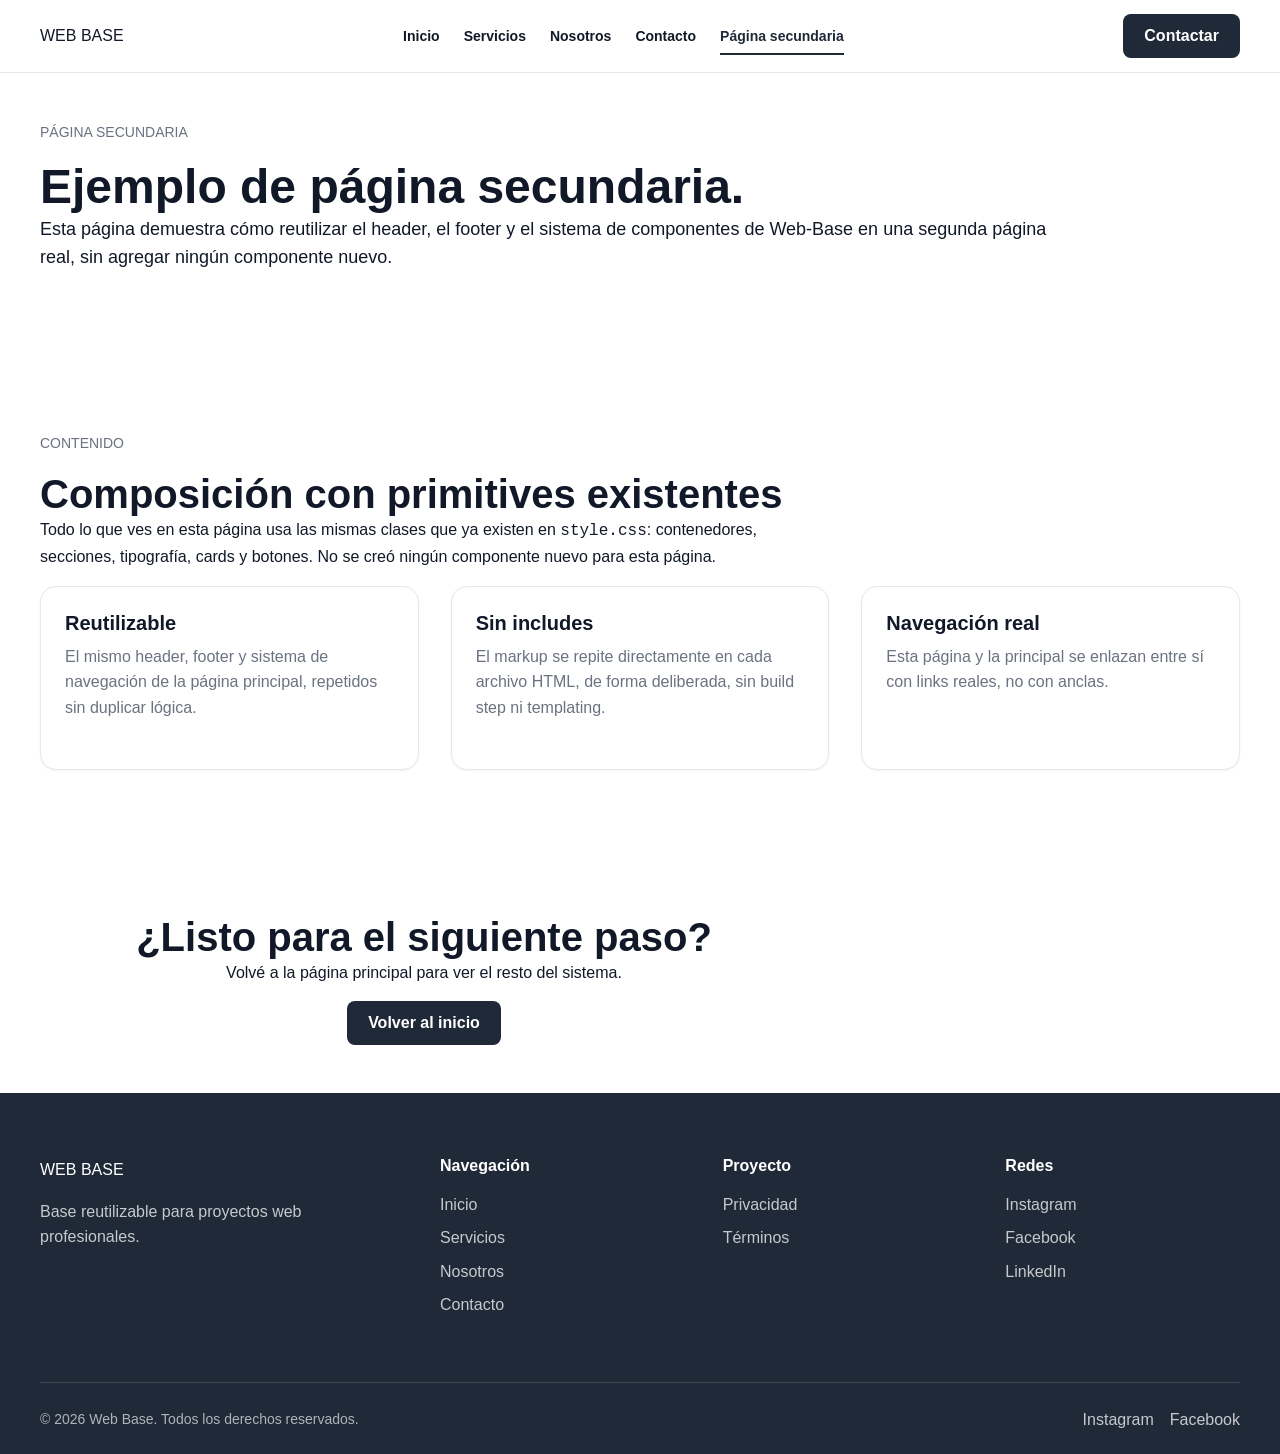
==== secondary-page.html @ 6836c1e1 "Web-Base 2.0: Forms, Feedback y Secondary-page + retiro de metodologia/ - Elimina metodologia/ y .cl" ====
<!DOCTYPE html>
<html lang="es">
<head>
  <meta charset="UTF-8">

  <meta
    name="viewport"
    content="width=device-width, initial-scale=1.0"
  >

  <!-- PLACEHOLDER: reemplazar por el título real de esta página -->
  <title>[TÍTULO DE LA PÁGINA] | [NOMBRE DEL CLIENTE]</title>

  <!-- PLACEHOLDER: reemplazar por la descripción real de esta página -->
  <meta
    name="description"
    content="[Descripción breve de esta página, 150-160 caracteres aprox.]"
  >

  <meta name="robots" content="index, follow">

  <!-- PLACEHOLDER: reemplazar por la URL real de esta página -->
  <link rel="canonical" href="https://www.EJEMPLO-DOMINIO.com/secondary-page.html">

  <link rel="icon" type="image/svg+xml" href="assets/icons/favicon.svg">

  <!-- Open Graph (PLACEHOLDER: completar con datos reales del proyecto) -->
  <meta property="og:type" content="website">
  <meta property="og:title" content="[TÍTULO DE LA PÁGINA]">
  <meta property="og:description" content="[Descripción breve de esta página.]">
  <meta property="og:url" content="https://www.EJEMPLO-DOMINIO.com/secondary-page.html">
  <meta property="og:image" content="[URL de la imagen para compartir, ej: assets/img/og-image.jpg]">
  <meta property="og:locale" content="es_ES">

  <!-- Twitter Card (PLACEHOLDER: completar con datos reales del proyecto) -->
  <meta name="twitter:card" content="summary_large_image">
  <meta name="twitter:title" content="[TÍTULO DE LA PÁGINA]">
  <meta name="twitter:description" content="[Descripción breve de esta página.]">
  <meta name="twitter:image" content="[URL de la imagen para compartir, ej: assets/img/og-image.jpg]">

  <link rel="stylesheet" href="assets/css/style.css">
</head>

<body>

  <!--
    CONTENIDO DE DEMOSTRACIÓN
    Esta página es la referencia estructural del "Secondary-page
    pattern" de Web-Base: demuestra cómo repetir header, footer y
    navegación en una segunda página real, sin sistema de includes,
    templating ni build step. Todo el texto es de ejemplo. Al iniciar
    un proyecto real, reemplazar por el contenido definitivo o
    eliminar esta página si no aplica.
  -->

  <!-- HEADER -->
  <header class="site-header">
    <div class="container header-container">

      <a href="/" class="header-logo" aria-label="Inicio">
        <span>WEB BASE</span>
      </a>

      <nav class="header-nav" aria-label="Navegación principal">
        <a href="index.html#inicio">Inicio</a>
        <a href="index.html#servicios">Servicios</a>
        <a href="index.html#nosotros">Nosotros</a>
        <a href="index.html#contacto">Contacto</a>
        <a href="secondary-page.html" aria-current="page">Página secundaria</a>
      </nav>

      <div class="header-actions">
        <a href="index.html#contacto" class="btn btn-primary">
          Contactar
        </a>
      </div>

      <button
        class="mobile-menu-button"
        type="button"
        aria-label="Abrir menú"
        aria-expanded="false"
      >
        ☰
      </button>

    </div>
  </header>


  <!-- CONTENIDO PRINCIPAL -->
  <main>

    <!-- PAGE HEADER -->
    <section class="section-sm">
      <div class="container">

        <div class="max-width-lg">

          <p class="text-small text-muted">
            PÁGINA SECUNDARIA
          </p>

          <h1>
            Ejemplo de página secundaria.
          </h1>

          <p class="text-lg">
            Esta página demuestra cómo reutilizar el header, el footer
            y el sistema de componentes de Web-Base en una segunda
            página real, sin agregar ningún componente nuevo.
          </p>

        </div>

      </div>
    </section>


    <!-- CONTENIDO -->
    <section class="section">
      <div class="container">

        <div class="max-width-md">
          <p class="text-small text-muted">
            CONTENIDO
          </p>

          <h2>
            Composición con primitives existentes
          </h2>

          <p>
            Todo lo que ves en esta página usa las mismas clases que
            ya existen en <code>style.css</code>: contenedores,
            secciones, tipografía, cards y botones. No se creó ningún
            componente nuevo para esta página.
          </p>
        </div>


        <div class="card-grid">

          <article class="card">

            <div class="card-content">

              <h3 class="card-title">
                Reutilizable
              </h3>

              <p class="card-description">
                El mismo header, footer y sistema de navegación de la
                página principal, repetidos sin duplicar lógica.
              </p>

            </div>

          </article>


          <article class="card">

            <div class="card-content">

              <h3 class="card-title">
                Sin includes
              </h3>

              <p class="card-description">
                El markup se repite directamente en cada archivo HTML,
                de forma deliberada, sin build step ni templating.
              </p>

            </div>

          </article>


          <article class="card">

            <div class="card-content">

              <h3 class="card-title">
                Navegación real
              </h3>

              <p class="card-description">
                Esta página y la principal se enlazan entre sí con
                links reales, no con anclas.
              </p>

            </div>

          </article>

        </div>

      </div>
    </section>


    <!-- CTA -->
    <section class="section-sm">
      <div class="container">

        <div class="max-width-md text-center">

          <h2>
            ¿Listo para el siguiente paso?
          </h2>

          <p>
            Volvé a la página principal para ver el resto del sistema.
          </p>

          <a href="index.html" class="btn btn-primary">
            Volver al inicio
          </a>

        </div>

      </div>
    </section>

  </main>


  <!-- FOOTER -->
  <footer class="site-footer">

    <div class="container">

      <div class="footer-container">

        <div class="footer-brand">

          <a href="/" class="footer-logo">
            WEB BASE
          </a>

          <p class="footer-description">
            Base reutilizable para proyectos web profesionales.
          </p>

        </div>


        <div class="footer-column">

          <h3 class="footer-title">
            Navegación
          </h3>

          <a href="index.html#inicio">Inicio</a>
          <a href="index.html#servicios">Servicios</a>
          <a href="index.html#nosotros">Nosotros</a>
          <a href="index.html#contacto">Contacto</a>

        </div>


        <div class="footer-column">

          <h3 class="footer-title">
            Proyecto
          </h3>

          <!-- PLACEHOLDER: reemplazar por las rutas reales -->
          <a href="#">Privacidad</a>
          <a href="#">Términos</a>

        </div>


        <div class="footer-column">

          <h3 class="footer-title">
            Redes
          </h3>

          <!-- PLACEHOLDER: reemplazar por las redes reales del cliente -->
          <a href="#">Instagram</a>
          <a href="#">Facebook</a>
          <a href="#">LinkedIn</a>

        </div>

      </div>


      <div class="footer-bottom">

        <!-- PLACEHOLDER: reemplazar nombre de cliente/proyecto -->
        <p class="footer-copyright">
          © 2026 Web Base. Todos los derechos reservados.
        </p>

        <!-- PLACEHOLDER: reemplazar por las redes reales del cliente -->
        <div class="footer-socials">
          <a href="#" aria-label="Instagram">Instagram</a>
          <a href="#" aria-label="Facebook">Facebook</a>
        </div>

      </div>

    </div>

  </footer>


  <script src="assets/js/main.js"></script>

</body>
</html>
---- assets/css/style.css ----
/* =========================
   DIRECCIÓN VISUAL
   =========================
   Las decisiones de identidad visual aprobadas (paleta, tipografía)
   vienen de diseño/Figma y se implementan reemplazando los valores
   de las variables de este bloque — nunca agregando una guía de
   identidad visual dentro de Web-Base.
   ========================= */

:root {
  /* =========================
     COLORES
     ========================= */

  --color-primary: #1f2937;
  --color-secondary: #4b5563;
  --color-accent: #d97706;

  --color-background: #ffffff;
  --color-surface: #f5f5f5;

  --color-text: #111827;
  --color-text-muted: #6b7280;
  --color-border: #e5e7eb;

  --color-success: #16a34a;
  --color-warning: #d97706;
  --color-error: #dc2626;


  /* =========================
     TIPOGRAFÍA
     ========================= */

  --font-heading: Arial, sans-serif;
  --font-body: Arial, sans-serif;
  --font-small: Arial, sans-serif;

  --font-size-xs: 0.75rem;
  --font-size-sm: 0.875rem;
  --font-size-base: 1rem;
  --font-size-lg: 1.125rem;
  --font-size-xl: 1.25rem;
  --font-size-2xl: 1.5rem;
  --font-size-3xl: 2rem;
  --font-size-4xl: 2.5rem;
  --font-size-5xl: 3rem;


  /* =========================
     ESPACIADO
     ========================= */

  --space-xs: 0.25rem;
  --space-sm: 0.5rem;
  --space-md: 1rem;
  --space-lg: 1.5rem;
  --space-xl: 2rem;
  --space-2xl: 3rem;
  --space-3xl: 4rem;
  --space-4xl: 6rem;


  /* =========================
     CONTENEDORES
     ========================= */

  --container-sm: 640px;
  --container-md: 768px;
  --container-lg: 1024px;
  --container-xl: 1200px;
  --container-2xl: 1400px;


  /* =========================
     BORDES Y SOMBRAS
     ========================= */

  --radius-sm: 0.25rem;
  --radius-md: 0.5rem;
  --radius-lg: 1rem;
  --radius-xl: 1.5rem;
  --radius-full: 9999px;

  --shadow-sm: 0 1px 2px rgba(0, 0, 0, 0.05);
  --shadow-md: 0 4px 12px rgba(0, 0, 0, 0.08);
  --shadow-lg: 0 10px 30px rgba(0, 0, 0, 0.12);


  /* =========================
     TRANSICIONES
     ========================= */

  --transition-fast: 150ms ease;
  --transition-base: 250ms ease;
  --transition-slow: 400ms ease;


  /* =========================
     CAPAS
     ========================= */

  --z-sticky: 1100;
}

/* =========================
   RESET
   ========================= */

*,
*::before,
*::after {
  box-sizing: border-box;
  margin: 0;
  padding: 0;
}

html {
  scroll-behavior: smooth;
  scroll-padding-top: 80px;
}

body {
  min-height: 100vh;
  font-family: var(--font-body);
  font-size: var(--font-size-base);
  line-height: 1.6;
  color: var(--color-text);
  background: var(--color-background);
  -webkit-font-smoothing: antialiased;
  text-rendering: optimizeLegibility;
}

img,
picture,
svg,
video {
  display: block;
  max-width: 100%;
}

img {
  height: auto;
}

button,
input,
textarea,
select {
  font: inherit;
}

button {
  cursor: pointer;
}

a {
  color: inherit;
  text-decoration: none;
}

ul,
ol {
  list-style: none;
}


/* =========================
   CONTENEDOR
   ========================= */

.container {
  width: min(100% - 2rem, var(--container-xl));
  margin-inline: auto;
}


/* =========================
   SECCIONES
   ========================= */

.section {
  padding-block: var(--space-4xl);
}

.section-sm {
  padding-block: var(--space-2xl);
}

.section-lg {
  padding-block: 8rem;
}


/* =========================
   UTILIDADES
   ========================= */

.text-center {
  text-align: center;
}

.hidden {
  display: none !important;
}

.flex {
  display: flex;
}

.grid {
  display: grid;
}


/* =========================
   ACCESIBILIDAD
   ========================= */

:focus-visible {
  outline: 3px solid var(--color-accent);
  outline-offset: 3px;
}


/* =========================
   REDUCCIÓN DE MOVIMIENTO
   ========================= */

@media (prefers-reduced-motion: reduce) {
  html {
    scroll-behavior: auto;
  }

  *,
  *::before,
  *::after {
    animation-duration: 0.01ms !important;
    animation-iteration-count: 1 !important;
    transition-duration: 0.01ms !important;
  }
}
/* =========================
   TIPOGRAFÍA
   ========================= */

h1,
h2,
h3,
h4,
h5,
h6 {
  font-family: var(--font-heading);
  font-weight: 700;
  line-height: 1.15;
  color: var(--color-text);
}

h1 {
  font-size: clamp(2.5rem, 6vw, var(--font-size-5xl));
}

h2 {
  font-size: clamp(2rem, 4vw, var(--font-size-4xl));
}

h3 {
  font-size: clamp(1.5rem, 3vw, var(--font-size-3xl));
}

h4 {
  font-size: var(--font-size-2xl);
}

h5 {
  font-size: var(--font-size-xl);
}

h6 {
  font-size: var(--font-size-lg);
}

p {
  color: var(--color-text);
  margin-bottom: var(--space-md);
}

.text-muted {
  color: var(--color-text-muted);
}

.text-small {
  font-family: var(--font-small);
  font-size: var(--font-size-sm);
}

.text-xs {
  font-size: var(--font-size-xs);
}

.text-lg {
  font-size: var(--font-size-lg);
}

.text-xl {
  font-size: var(--font-size-xl);
}
/* =========================
   BOTONES
   ========================= */

.btn {
  display: inline-flex;
  align-items: center;
  justify-content: center;
  gap: var(--space-sm);

  min-height: 44px;
  padding: 0.75rem 1.25rem;

  border: 1px solid transparent;
  border-radius: var(--radius-md);

  font-family: var(--font-body);
  font-size: var(--font-size-base);
  font-weight: 600;
  line-height: 1;

  text-align: center;
  cursor: pointer;

  transition:
    background-color var(--transition-base),
    color var(--transition-base),
    border-color var(--transition-base),
    transform var(--transition-fast),
    box-shadow var(--transition-base);
}

.btn:hover {
  transform: translateY(-2px);
}

.btn:active {
  transform: translateY(0);
}


/* =========================
   BOTÓN PRIMARY
   ========================= */

.btn-primary {
  color: #ffffff;
  background-color: var(--color-primary);
}

.btn-primary:hover {
  background-color: var(--color-secondary);
}


/* =========================
   BOTÓN SECONDARY
   ========================= */

.btn-secondary {
  color: #ffffff;
  background-color: var(--color-secondary);
}

.btn-secondary:hover {
  background-color: var(--color-primary);
}


/* =========================
   BOTÓN OUTLINE
   ========================= */

.btn-outline {
  color: var(--color-primary);
  background-color: transparent;
  border-color: var(--color-primary);
}

.btn-outline:hover {
  color: #ffffff;
  background-color: var(--color-primary);
}


/* =========================
   BOTÓN GHOST
   ========================= */

.btn-ghost {
  color: var(--color-primary);
  background-color: transparent;
}

.btn-ghost:hover {
  background-color: var(--color-surface);
}


/* =========================
   TAMAÑOS
   ========================= */

.btn-sm {
  min-height: 38px;
  padding: 0.6rem 1rem;
  font-size: var(--font-size-sm);
}

.btn-lg {
  min-height: 52px;
  padding: 0.9rem 1.5rem;
  font-size: var(--font-size-lg);
}


/* =========================
   ESTADOS
   ========================= */

.btn:disabled,
.btn.disabled {
  opacity: 0.5;
  cursor: not-allowed;
  pointer-events: none;
}


/* =========================
   ENLACES
   ========================= */

.link {
  color: var(--color-primary);
  text-decoration: underline;
  text-decoration-thickness: 1px;
  text-underline-offset: 3px;

  transition:
    color var(--transition-fast),
    opacity var(--transition-fast);
}

.link:hover {
  color: var(--color-secondary);
}
/* =========================
   CARDS
   ========================= */

.card {
  display: flex;
  flex-direction: column;

  overflow: hidden;

  background-color: var(--color-background);
  border: 1px solid var(--color-border);
  border-radius: var(--radius-lg);

  box-shadow: var(--shadow-sm);

  transition:
    transform var(--transition-base),
    box-shadow var(--transition-base),
    border-color var(--transition-base);
}

.card:hover {
  transform: translateY(-4px);
  box-shadow: var(--shadow-md);
}


/* =========================
   IMAGEN DE CARD
   ========================= */

.card-image {
  position: relative;

  width: 100%;
  aspect-ratio: 16 / 10;

  overflow: hidden;
  background-color: var(--color-surface);
}

.card-image img {
  width: 100%;
  height: 100%;
  object-fit: cover;

  transition: transform var(--transition-slow);
}

.card:hover .card-image img {
  transform: scale(1.03);
}


/* =========================
   CONTENIDO
   ========================= */

.card-content {
  display: flex;
  flex-direction: column;
  flex: 1;

  padding: var(--space-lg);
}

.card-title {
  margin-bottom: var(--space-sm);

  font-size: var(--font-size-xl);
  line-height: 1.25;
}

.card-description {
  color: var(--color-text-muted);
  margin-bottom: var(--space-lg);
}

.card-footer {
  display: flex;
  align-items: center;
  justify-content: space-between;

  gap: var(--space-md);

  margin-top: auto;
}


/* =========================
   CARD DESTACADA
   ========================= */

.card-featured {
  border-color: var(--color-primary);
}

.card-featured .card-image {
  aspect-ratio: 16 / 9;
}


/* =========================
   CARD SIN IMAGEN
   ========================= */

.card-no-image .card-content {
  padding: var(--space-xl);
}


/* =========================
   GRILLA DE CARDS
   ========================= */

.card-grid {
  display: grid;
  grid-template-columns: repeat(3, minmax(0, 1fr));
  gap: var(--space-xl);
}


/* =========================
   RESPONSIVE
   ========================= */

@media (max-width: 900px) {
  .card-grid {
    grid-template-columns: repeat(2, minmax(0, 1fr));
  }
}

@media (max-width: 600px) {
  .card-grid {
    grid-template-columns: 1fr;
  }

  .card-content {
    padding: var(--space-md);
  }

  .card-footer {
    align-items: stretch;
    flex-direction: column;
  }

  .card-footer .btn {
    width: 100%;
  }
}
/* =========================
   SISTEMA DE IMÁGENES
   ========================= */

/* Imagen normal */

.img {
  display: block;
  width: 100%;
  height: auto;
}


/* Imagen que ocupa todo el contenedor */

.img-cover {
  display: block;
  width: 100%;
  height: 100%;
  object-fit: cover;
}


/* Imagen completa sin recorte */

.img-contain {
  display: block;
  width: 100%;
  height: 100%;
  object-fit: contain;
}


/* Imagen de fondo */

.image-bg {
  background-position: center;
  background-repeat: no-repeat;
  background-size: cover;
}


/* Imagen de fondo sin recorte */

.image-bg-contain {
  background-position: center;
  background-repeat: no-repeat;
  background-size: contain;
}


/* =========================
   CONTENEDORES DE IMAGEN
   ========================= */

.image-container {
  position: relative;
  width: 100%;
  overflow: hidden;
  background-color: var(--color-surface);
}


/* Proporciones */

.image-square {
  aspect-ratio: 1 / 1;
}

.image-landscape {
  aspect-ratio: 16 / 9;
}

.image-standard {
  aspect-ratio: 4 / 3;
}

.image-portrait {
  aspect-ratio: 3 / 4;
}

.image-wide {
  aspect-ratio: 21 / 9;
}


/* =========================
   IMAGEN CON ALTURA FIJA
   ========================= */

.image-fixed-sm {
  height: 240px;
}

.image-fixed-md {
  height: 360px;
}

.image-fixed-lg {
  height: 500px;
}


/* =========================
   POSICIÓN DE LA IMAGEN
   ========================= */

.img-position-center {
  object-position: center;
}

.img-position-top {
  object-position: center top;
}

.img-position-bottom {
  object-position: center bottom;
}

.img-position-left {
  object-position: left center;
}

.img-position-right {
  object-position: right center;
}


/* =========================
   OVERLAY
   ========================= */

.image-overlay {
  position: absolute;
  inset: 0;

  background: linear-gradient(
    to top,
    rgba(0, 0, 0, 0.6),
    rgba(0, 0, 0, 0)
  );

  pointer-events: none;
}


/* =========================
   CONTENIDO SOBRE IMAGEN
   ========================= */

.image-content {
  position: absolute;
  inset: 0;

  display: flex;
  flex-direction: column;
  justify-content: flex-end;

  padding: var(--space-xl);

  color: #ffffff;
}


/* =========================
   RESPONSIVE
   ========================= */

@media (max-width: 600px) {
  .image-fixed-sm {
    height: 200px;
  }

  .image-fixed-md {
    height: 280px;
  }

  .image-fixed-lg {
    height: 360px;
  }

  .image-content {
    padding: var(--space-md);
  }
}
/* =========================
   LAYOUTS
   ========================= */

/* Flex */

.flex {
  display: flex;
}

.flex-column {
  flex-direction: column;
}

.flex-wrap {
  flex-wrap: wrap;
}

.items-center {
  align-items: center;
}

.items-start {
  align-items: flex-start;
}

.items-end {
  align-items: flex-end;
}

.justify-center {
  justify-content: center;
}

.justify-between {
  justify-content: space-between;
}

.justify-start {
  justify-content: flex-start;
}

.justify-end {
  justify-content: flex-end;

}


/* =========================
   GAP
   ========================= */

.gap-xs {
  gap: var(--space-xs);
}

.gap-sm {
  gap: var(--space-sm);
}

.gap-md {
  gap: var(--space-md);
}

.gap-lg {
  gap: var(--space-lg);
}

.gap-xl {
  gap: var(--space-xl);
}

.gap-2xl {
  gap: var(--space-2xl);
}


/* =========================
   GRID
   ========================= */

.grid-1 {
  display: grid;
  grid-template-columns: 1fr;
  gap: var(--space-xl);
}

.grid-2 {
  display: grid;
  grid-template-columns: repeat(2, minmax(0, 1fr));
  gap: var(--space-xl);
}

.grid-3 {
  display: grid;
  grid-template-columns: repeat(3, minmax(0, 1fr));
  gap: var(--space-xl);
}

.grid-4 {
  display: grid;
  grid-template-columns: repeat(4, minmax(0, 1fr));
  gap: var(--space-xl);
}


/* =========================
   GRID AUTO
   ========================= */

.grid-auto {
  display: grid;
  grid-template-columns: repeat(
    auto-fit,
    minmax(250px, 1fr)
  );
  gap: var(--space-xl);
}


/* =========================
   COLUMNAS DE CONTENIDO
   ========================= */

.content-split {
  display: grid;
  grid-template-columns: repeat(2, minmax(0, 1fr));
  gap: var(--space-3xl);
  align-items: center;
}

.content-split-wide {
  display: grid;
  grid-template-columns: 1.2fr 0.8fr;
  gap: var(--space-3xl);
  align-items: center;
}

.content-split-reverse {
  display: grid;
  grid-template-columns: 0.8fr 1.2fr;
  gap: var(--space-3xl);
  align-items: center;
}


/* =========================
   ANCHOS
   ========================= */

.w-full {
  width: 100%;
}

.max-width-sm {
  max-width: var(--container-sm);
}

.max-width-md {
  max-width: var(--container-md);
}

.max-width-lg {
  max-width: var(--container-lg);
}

.max-width-xl {
  max-width: var(--container-xl);
}

.max-width-2xl {
  max-width: var(--container-2xl);
}


/* =========================
   CENTRADO
   ========================= */

.mx-auto {
  margin-inline: auto;
}


/* =========================
   RESPONSIVE
   ========================= */

@media (max-width: 900px) {
  .grid-4 {
    grid-template-columns: repeat(2, minmax(0, 1fr));
  }

  .content-split,
  .content-split-wide,
  .content-split-reverse {
    grid-template-columns: 1fr;
    gap: var(--space-xl);
  }
}

@media (max-width: 600px) {
  .grid-2,
  .grid-3,
  .grid-4 {
    grid-template-columns: 1fr;
  }

  .grid-auto {
    grid-template-columns: 1fr;
  }

  .gap-2xl {
    gap: var(--space-xl);
  }
}
/* =========================
   HEADER
   ========================= */

.site-header {
  position: relative;
  z-index: var(--z-sticky);

  width: 100%;

  background-color: var(--color-background);
  border-bottom: 1px solid var(--color-border);
}

.header-container {
  display: flex;
  align-items: center;
  justify-content: space-between;

  min-height: 72px;
}


/* =========================
   LOGO
   ========================= */

.header-logo {
  display: inline-flex;
  align-items: center;

  flex-shrink: 0;
}

.header-logo img {
  display: block;
  width: auto;
  max-height: 48px;
}


/* =========================
   NAVEGACIÓN
   ========================= */

.header-nav {
  display: flex;
  align-items: center;
  gap: var(--space-lg);
}

.header-nav a {
  position: relative;

  padding-block: var(--space-sm);

  font-size: var(--font-size-sm);
  font-weight: 600;

  color: var(--color-text);

  transition:
    color var(--transition-fast),
    opacity var(--transition-fast);
}

.header-nav a:hover {
  color: var(--color-primary);
}

.header-nav a[aria-current="page"] {
  color: var(--color-primary);
  font-weight: 700;
}

.header-nav a[aria-current="page"]::after {
  content: "";

  position: absolute;
  left: 0;
  right: 0;
  bottom: 0;

  height: 2px;
  background-color: var(--color-primary);
}


/* =========================
   CTA DEL HEADER
   ========================= */

.header-actions {
  display: flex;
  align-items: center;
  gap: var(--space-sm);
}


/* =========================
   MENÚ MOBILE
   ========================= */

.mobile-menu-button {
  display: none;

  width: 44px;
  height: 44px;

  align-items: center;
  justify-content: center;

  border: 1px solid var(--color-border);
  border-radius: var(--radius-md);

  color: var(--color-text);
  background-color: transparent;

  cursor: pointer;
}


/* =========================
   RESPONSIVE
   ========================= */

@media (max-width: 900px) {

  .header-nav,
  .header-actions {
    display: none;
  }

  .mobile-menu-button {
    display: inline-flex;
  }

  .header-nav.is-open {
    display: flex;
    flex-direction: column;

    position: absolute;
    top: 100%;
    left: 0;
    right: 0;

    padding: var(--space-md);
    gap: var(--space-md);

    background-color: var(--color-background);
    border-bottom: 1px solid var(--color-border);
  }

}
/* =========================
   FOOTER
   ========================= */

.site-footer {
  margin-top: auto;

  color: #ffffff;
  background-color: var(--color-primary);
}

.footer-container {
  display: grid;
  grid-template-columns: 1.5fr repeat(3, 1fr);
  gap: var(--space-2xl);

  padding-block: var(--space-3xl);
}


/* =========================
   FOOTER BRAND
   ========================= */

.footer-brand {
  max-width: 320px;
}

.footer-logo {
  display: inline-flex;
  margin-bottom: var(--space-md);
}

.footer-logo img {
  display: block;
  width: auto;
  max-height: 48px;
}

.footer-description {
  color: rgba(255, 255, 255, 0.75);
}


/* =========================
   FOOTER COLUMNAS
   ========================= */

.footer-column {
  display: flex;
  flex-direction: column;
  gap: var(--space-sm);
}

.footer-title {
  margin-bottom: var(--space-sm);

  font-size: var(--font-size-base);
  font-weight: 700;

  color: #ffffff;
}

.footer-column a {
  width: fit-content;

  color: rgba(255, 255, 255, 0.75);

  transition:
    color var(--transition-fast),
    opacity var(--transition-fast);
}

.footer-column a:hover {
  color: #ffffff;
}


/* =========================
   FOOTER BOTTOM
   ========================= */

.footer-bottom {
  display: flex;
  align-items: center;
  justify-content: space-between;

  gap: var(--space-md);

  padding-block: var(--space-lg);

  border-top: 1px solid rgba(255, 255, 255, 0.15);
}

.footer-copyright {
  margin: 0;

  font-size: var(--font-size-sm);
  color: rgba(255, 255, 255, 0.65);
}

.footer-socials {
  display: flex;
  align-items: center;
  gap: var(--space-md);
}

.footer-socials a {
  color: rgba(255, 255, 255, 0.75);

  transition:
    color var(--transition-fast),
    transform var(--transition-fast);
}

.footer-socials a:hover {
  color: #ffffff;
  transform: translateY(-2px);
}


/* =========================
   RESPONSIVE
   ========================= */

@media (max-width: 900px) {
  .footer-container {
    grid-template-columns: repeat(2, 1fr);
  }

  .footer-brand {
    grid-column: 1 / -1;
  }
}

@media (max-width: 600px) {
  .footer-container {
    grid-template-columns: 1fr;
    gap: var(--space-xl);
  }

  .footer-brand {
    grid-column: auto;
  }

  .footer-bottom {
    align-items: flex-start;
    flex-direction: column;
  }
}
/* =========================
   FORMULARIOS
   ========================= */

.form-group {
  display: flex;
  flex-direction: column;
  gap: var(--space-xs);

  margin-bottom: var(--space-lg);
}

.form-label {
  font-size: var(--font-size-sm);
  font-weight: 600;

  color: var(--color-text);
}

.required-mark {
  color: var(--color-error);
}


/* =========================
   CONTROLES (input / textarea / select)
   ========================= */

.input {
  display: block;
  width: 100%;
  min-height: 44px;

  padding: 0.6rem 0.9rem;

  border: 1px solid var(--color-border);
  border-radius: var(--radius-md);

  font-family: var(--font-body);
  font-size: var(--font-size-base);
  color: var(--color-text);
  background-color: var(--color-background);

  transition: border-color var(--transition-fast);
}

.input::placeholder {
  color: var(--color-text-muted);
}

.input:disabled {
  opacity: 0.5;
  cursor: not-allowed;
  background-color: var(--color-surface);
}

textarea.input {
  min-height: 120px;
  resize: vertical;
}


/* =========================
   AYUDA / ERROR / ÉXITO
   ========================= */

.form-help {
  font-size: var(--font-size-sm);
  color: var(--color-text-muted);
}

.form-error {
  font-size: var(--font-size-sm);
  color: var(--color-error);
}

.form-success {
  font-size: var(--font-size-sm);
  color: var(--color-success);
}

.form-group.has-error .input {
  border-color: var(--color-error);
}


/* =========================
   CHECKBOX / RADIO
   ========================= */

.form-check {
  display: flex;
  align-items: center;
  gap: var(--space-sm);
}

.form-check input[type="checkbox"],
.form-check input[type="radio"] {
  width: 18px;
  height: 18px;
  flex-shrink: 0;
}

.form-check-group {
  display: flex;
  flex-direction: column;
  gap: var(--space-sm);
}

fieldset {
  border: none;
  padding: 0;
  margin: 0;
}

legend {
  padding: 0;
  margin-bottom: var(--space-sm);

  font-size: var(--font-size-sm);
  font-weight: 600;

  color: var(--color-text);
}


/* =========================
   BOTÓN — ESTADO LOADING
   ========================= */

.btn.is-loading {
  position: relative;
  color: transparent;
  pointer-events: none;
}

.btn.is-loading::after {
  content: "";

  position: absolute;
  top: 50%;
  left: 50%;

  width: 18px;
  height: 18px;
  margin-top: -9px;
  margin-left: -9px;

  border: 2px solid currentColor;
  border-top-color: transparent;
  border-radius: var(--radius-full);

  color: #ffffff;

  animation: btn-spin 0.6s linear infinite;
}

.btn-outline.is-loading::after,
.btn-ghost.is-loading::after {
  color: var(--color-primary);
}

@keyframes btn-spin {
  to {
    transform: rotate(360deg);
  }
}


/* =========================
   RESPONSIVE
   ========================= */

@media (max-width: 600px) {
  .form-group {
    margin-bottom: var(--space-md);
  }
}
/* =========================
   FEEDBACK
   ========================= */

.alert {
  padding: var(--space-md) var(--space-lg);

  border: 1px solid var(--color-border);
  border-left: 4px solid var(--color-border);
  border-radius: var(--radius-md);

  color: var(--color-text);
  background-color: var(--color-surface);
}

.alert p {
  margin-bottom: 0;
}


/* =========================
   VARIANTES
   ========================= */

.alert-info {
  border-left-color: var(--color-primary);
}

.alert-error {
  border-left-color: var(--color-error);
}

.alert-success {
  border-left-color: var(--color-success);
}
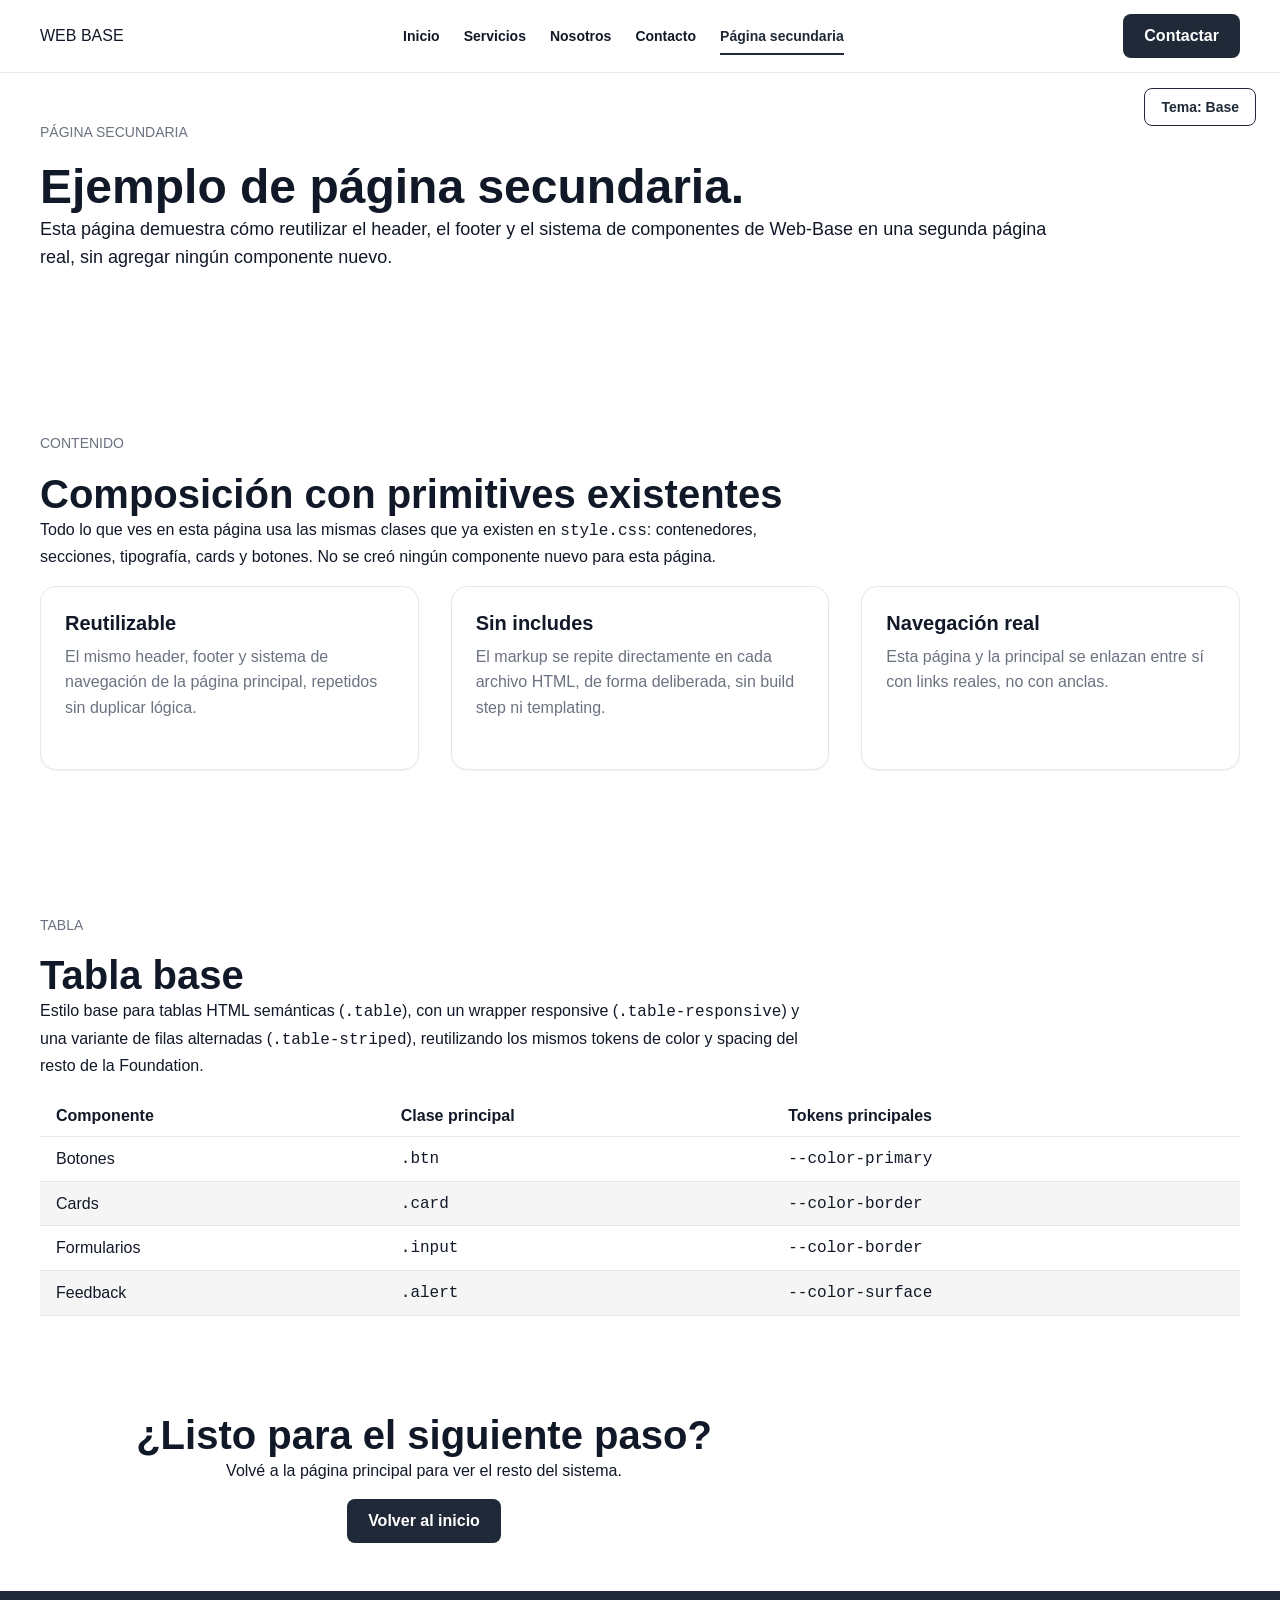
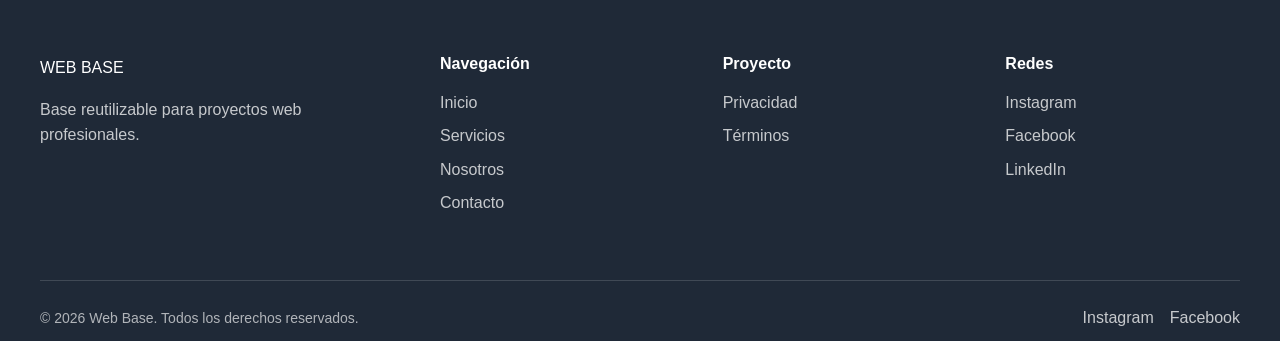
==== commit 6a518b46: "release: close Web-Base 2.0" ====
--- a/secondary-page.html
+++ b/secondary-page.html
@@ -2,6 +2,15 @@
 <html lang="es">
 <head>
   <meta charset="UTF-8">
+
+  <!-- DEMO — THEMING: aplica el theme guardado antes del primer paint -->
+  <script>
+    (function () {
+      if (localStorage.getItem('theme') === 'alt') {
+        document.documentElement.setAttribute('data-theme', 'alt');
+      }
+    })();
+  </script>
 
   <meta
     name="viewport"
@@ -200,6 +209,66 @@
     </section>
 
 
+    <!-- TABLA -->
+    <section class="section-sm">
+      <div class="container">
+
+        <div class="max-width-md">
+          <p class="text-small text-muted">
+            TABLA
+          </p>
+
+          <h2>
+            Tabla base
+          </h2>
+
+          <p>
+            Estilo base para tablas HTML semánticas (<code>.table</code>),
+            con un wrapper responsive (<code>.table-responsive</code>) y
+            una variante de filas alternadas (<code>.table-striped</code>),
+            reutilizando los mismos tokens de color y spacing del resto
+            de la Foundation.
+          </p>
+        </div>
+
+        <div class="table-responsive">
+          <table class="table table-striped">
+            <thead>
+              <tr>
+                <th scope="col">Componente</th>
+                <th scope="col">Clase principal</th>
+                <th scope="col">Tokens principales</th>
+              </tr>
+            </thead>
+            <tbody>
+              <tr>
+                <td>Botones</td>
+                <td><code>.btn</code></td>
+                <td><code>--color-primary</code></td>
+              </tr>
+              <tr>
+                <td>Cards</td>
+                <td><code>.card</code></td>
+                <td><code>--color-border</code></td>
+              </tr>
+              <tr>
+                <td>Formularios</td>
+                <td><code>.input</code></td>
+                <td><code>--color-border</code></td>
+              </tr>
+              <tr>
+                <td>Feedback</td>
+                <td><code>.alert</code></td>
+                <td><code>--color-surface</code></td>
+              </tr>
+            </tbody>
+          </table>
+        </div>
+
+      </div>
+    </section>
+
+
     <!-- CTA -->
     <section class="section-sm">
       <div class="container">
@@ -309,6 +378,22 @@
   </footer>
 
 
+  <!--
+    DEMO — THEMING (Foundation)
+    Control de demostración para alternar entre el theme base y el
+    theme "alt" definido en assets/css/style.css. No es una
+    funcionalidad de producto: sirve para validar que Web-Base puede
+    cambiar de identidad visual sin reescribir componentes. Eliminar
+    este botón al iniciar un proyecto real.
+  -->
+  <button
+    type="button"
+    class="btn btn-outline btn-sm theme-demo-toggle"
+    aria-pressed="false"
+  >
+    Tema: Base
+  </button>
+
   <script src="assets/js/main.js"></script>
 
 </body>
--- a/assets/css/style.css
+++ b/assets/css/style.css
@@ -104,6 +104,31 @@
 }
 
 /* =========================
+   THEME — VARIANTE ALTERNATIVA (demo)
+   =========================
+   Segunda identidad visual, activada con `data-theme="alt"` en
+   <html>, que demuestra que Web-Base puede cambiar de tema
+   redefiniendo únicamente tokens de color — sin tocar componentes,
+   layout ni el resto de los tokens (spacing, radius, tipografía,
+   shadows, transitions). Los tokens de estado (success/warning/error)
+   no se redefinen a propósito: su significado se mantiene igual en
+   cualquier theme.
+   ========================= */
+
+:root[data-theme="alt"] {
+  --color-primary: #1f3a2e;
+  --color-secondary: #5c3a21;
+  --color-accent: #c2540f;
+
+  --color-background: #fffdfa;
+  --color-surface: #f8f6f1;
+
+  --color-text: #231a12;
+  --color-text-muted: #7a6a58;
+  --color-border: #ddd0bc;
+}
+
+/* =========================
    RESET
    ========================= */
 
@@ -202,10 +227,6 @@
 
 .hidden {
   display: none !important;
-}
-
-.flex {
-  display: flex;
 }
 
 .grid {
@@ -1519,4 +1540,69 @@
 
 .alert-success {
   border-left-color: var(--color-success);
+}
+/* =========================
+   TABLA
+   ========================= */
+
+.table {
+  width: 100%;
+  border-collapse: collapse;
+
+  text-align: left;
+}
+
+.table th,
+.table td {
+  padding: var(--space-sm) var(--space-md);
+
+  border-bottom: 1px solid var(--color-border);
+}
+
+.table th {
+  font-weight: 700;
+}
+
+
+/* =========================
+   CONTENEDOR RESPONSIVE
+   ========================= */
+
+.table-responsive {
+  width: 100%;
+  overflow-x: auto;
+}
+
+
+/* =========================
+   VARIANTE — FILAS ALTERNADAS
+   ========================= */
+
+.table-striped tbody tr:nth-child(even) {
+  background-color: var(--color-surface);
+}
+/* =========================
+   DEMO — SELECTOR DE THEME
+   =========================
+   Control exclusivo para demostrar el sistema de Theming de la
+   Foundation. No es un componente de producto: eliminar junto con
+   el botón en el HTML al iniciar un proyecto real.
+   ========================= */
+
+.theme-demo-toggle {
+  position: fixed;
+  /* Debajo del header (min-height: 72px, ver .header-container) en vez
+     de bottom-right: evita tapar contenido real como los links del
+     footer, que sí puede quedar bajo un botón fixed en páginas cortas. */
+  top: calc(72px + var(--space-md));
+  right: var(--space-lg);
+  z-index: var(--z-sticky);
+
+  background-color: var(--color-background);
+}
+
+@media (max-width: 600px) {
+  .theme-demo-toggle {
+    right: var(--space-md);
+  }
 }
